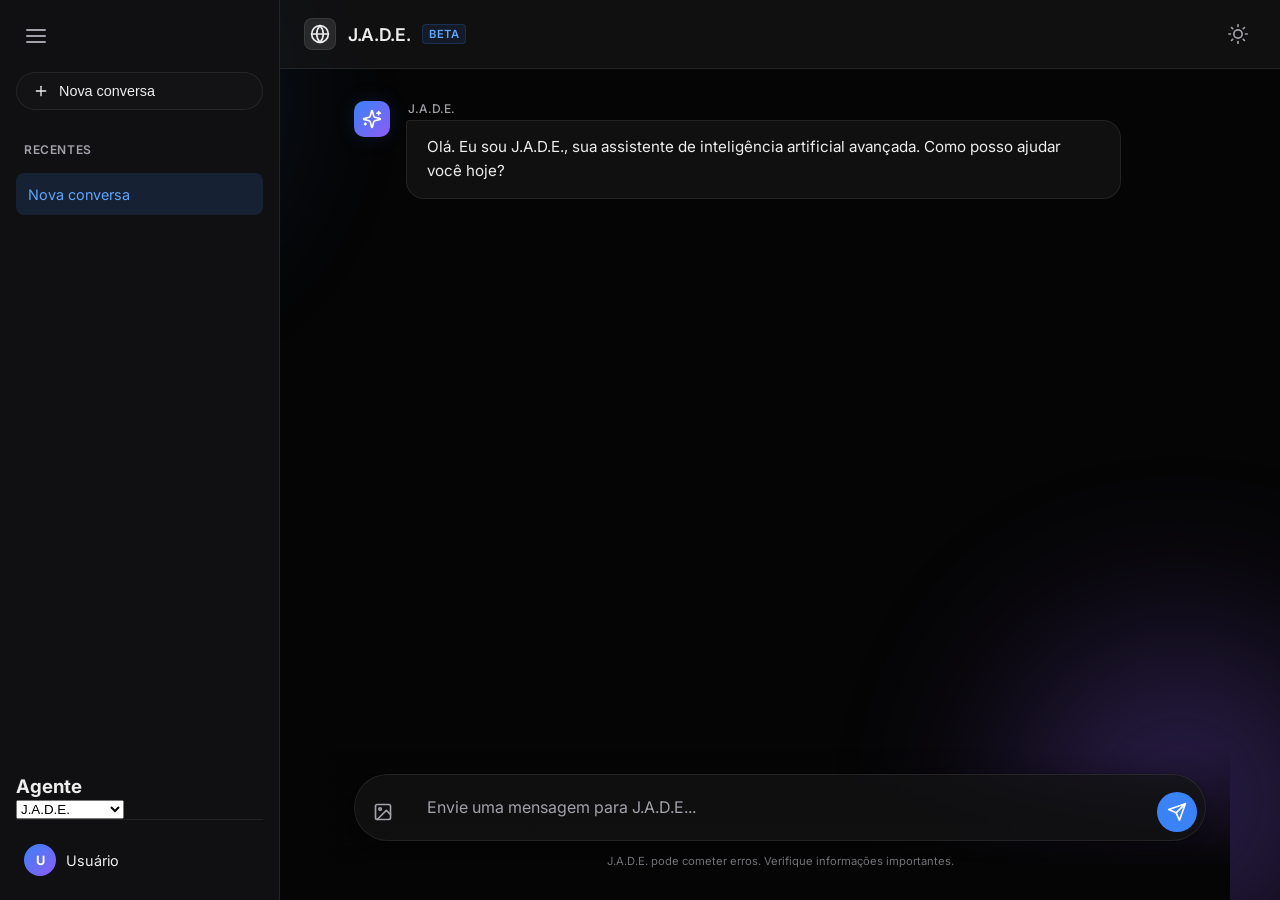
==== frontend/index.html @ 37158d8b "feat: Integrate Scholar Graph agent into J.A.D.E. - Added `backend/jade/scholar.py` containing the m" ====
<!DOCTYPE html>
<html lang="pt-br">
<head>
  <meta charset="UTF-8">
  <meta name="viewport" content="width=device-width, initial-scale=1.0, maximum-scale=1.0, user-scalable=no"/>
  <title>J.A.D.E. | AI Assistant</title>
  <link rel="stylesheet" href="style.css">
  <link rel="preconnect" href="https://fonts.googleapis.com">
  <link rel="preconnect" href="https://fonts.gstatic.com" crossorigin>
  <link href="https://fonts.googleapis.com/css2?family=Inter:wght@300;400;500;600;700&display=swap" rel="stylesheet">
  <!-- Highlight.js Theme -->
  <link rel="stylesheet" href="https://cdnjs.cloudflare.com/ajax/libs/highlight.js/11.9.0/styles/atom-one-dark.min.css">
</head>
<body>
  <div class="background-effects">
    <div class="glow-orb orb-1"></div>
    <div class="glow-orb orb-2"></div>
    <div class="grid-overlay"></div>
  </div>

  <div id="layout-container">
    <!-- Sidebar -->
    <aside id="sidebar">
        <div class="sidebar-header">
            <button id="toggle-sidebar-btn" aria-label="Fechar menu">
                <svg width="24" height="24" viewBox="0 0 24 24" fill="none" stroke="currentColor" stroke-width="2" stroke-linecap="round" stroke-linejoin="round"><line x1="3" y1="12" x2="21" y2="12"></line><line x1="3" y1="6" x2="21" y2="6"></line><line x1="3" y1="18" x2="21" y2="18"></line></svg>
            </button>
        </div>

        <button id="new-chat-btn">
            <svg width="16" height="16" viewBox="0 0 24 24" fill="none" stroke="currentColor" stroke-width="2" stroke-linecap="round" stroke-linejoin="round"><line x1="12" y1="5" x2="12" y2="19"></line><line x1="5" y1="12" x2="19" y2="12"></line></svg>
            Nova conversa
        </button>

        <div class="history-section">
            <h3>Recentes</h3>
            <div id="chat-history-list">
                <!-- History items will be injected here -->
            </div>
        </div>

        <div class="agent-selector-section">
            <h3>Agente</h3>
            <select id="agent-selector" class="agent-dropdown">
                <option value="jade" selected>J.A.D.E.</option>
                <option value="scholar">Scholar Graph</option>
            </select>
        </div>

        <div class="sidebar-footer">
            <div class="user-badge">
                <div class="user-avatar">U</div>
                <span>Usuário</span>
            </div>
        </div>
    </aside>

    <!-- Main Content -->
    <div id="app-container">
      <header id="chat-header">
        <div class="header-left">
            <button id="mobile-menu-btn" aria-label="Abrir menu">
                <svg width="24" height="24" viewBox="0 0 24 24" fill="none" stroke="currentColor" stroke-width="2" stroke-linecap="round" stroke-linejoin="round"><line x1="3" y1="12" x2="21" y2="12"></line><line x1="3" y1="6" x2="21" y2="6"></line><line x1="3" y1="18" x2="21" y2="18"></line></svg>
            </button>
            <div class="brand">
              <div class="logo-icon">
                <svg viewBox="0 0 24 24" fill="none" xmlns="http://www.w3.org/2000/svg">
                  <path d="M12 22C17.5228 22 22 17.5228 22 12C22 6.47715 17.5228 2 12 2C6.47715 2 2 6.47715 2 12C2 17.5228 6.47715 22 12 22Z" stroke="currentColor" stroke-width="2" stroke-linecap="round" stroke-linejoin="round"/>
                  <path d="M2 12H22" stroke="currentColor" stroke-width="2" stroke-linecap="round" stroke-linejoin="round"/>
                  <path d="M12 2C14.5013 4.73835 15.9228 8.29203 16 12C15.9228 15.708 14.5013 19.2616 12 22C9.49872 19.2616 8.07725 15.708 8 12C8.07725 8.29203 9.49872 4.73835 12 2Z" stroke="currentColor" stroke-width="2" stroke-linecap="round" stroke-linejoin="round"/>
                </svg>
              </div>
              <h1>J.A.D.E.</h1>
              <span class="status-badge">Beta</span>
            </div>
        </div>
        <div class="controls">
        <button id="theme-toggle-btn" aria-label="Alternar tema">
          <!-- Sun Icon (for Dark Mode) -->
          <svg id="sun-icon" width="20" height="20" viewBox="0 0 24 24" fill="none" stroke="currentColor" stroke-width="2" stroke-linecap="round" stroke-linejoin="round"><circle cx="12" cy="12" r="5"></circle><line x1="12" y1="1" x2="12" y2="3"></line><line x1="12" y1="21" x2="12" y2="23"></line><line x1="4.22" y1="4.22" x2="5.64" y2="5.64"></line><line x1="18.36" y1="18.36" x2="19.78" y2="19.78"></line><line x1="1" y1="12" x2="3" y2="12"></line><line x1="21" y1="12" x2="23" y2="12"></line><line x1="4.22" y1="19.78" x2="5.64" y2="18.36"></line><line x1="18.36" y1="5.64" x2="19.78" y2="4.22"></line></svg>
          <!-- Moon Icon (for Light Mode, initially hidden) -->
          <svg id="moon-icon" class="hidden" width="20" height="20" viewBox="0 0 24 24" fill="none" stroke="currentColor" stroke-width="2" stroke-linecap="round" stroke-linejoin="round"><path d="M21 12.79A9 9 0 1 1 11.21 3 7 7 0 0 0 21 12.79z"></path></svg>
        </button>
        </div>
      </header>

      <main id="chatbox" role="log" aria-live="polite">
        <div class="message bot welcome-message">
          <div class="avatar">
            <svg viewBox="0 0 24 24" fill="none" xmlns="http://www.w3.org/2000/svg" stroke="currentColor" stroke-width="2" stroke-linecap="round" stroke-linejoin="round"><path d="M9.937 15.5A2 2 0 0 0 8.5 14.063l-6.135-1.582a.5.5 0 0 1 0-.962L8.5 9.936A2 2 0 0 0 9.937 8.5l1.582-6.135a.5.5 0 0 1 .963 0L14.063 8.5A2 2 0 0 0 15.5 9.937l6.135 1.581a.5.5 0 0 1 0 .964L15.5 14.063a2 2 0 0 0-1.437 1.437l-1.582 6.135a.5.5 0 0 1-.963 0z"/><path d="M20 3v4"/><path d="M22 5h-4"/><path d="M4 17v2"/><path d="M5 18H3"/></svg>
          </div>
          <div class="content">
            <div class="sender-name">J.A.D.E.</div>
            <div class="text">Olá. Eu sou J.A.D.E., sua assistente de inteligência artificial avançada. Como posso ajudar você hoje?</div>
          </div>
        </div>
      </main>

      <div id="input-container">
          <div id="image-preview-container" class="hidden">
              <div class="preview-wrapper">
                  <img id="image-preview" src="#" alt="Preview"/>
                  <button id="remove-image-btn" aria-label="Remover imagem">
                      <svg width="12" height="12" viewBox="0 0 24 24" fill="none" stroke="currentColor" stroke-width="3" stroke-linecap="round" stroke-linejoin="round"><line x1="18" y1="6" x2="6" y2="18"></line><line x1="6" y1="6" x2="18" y2="18"></line></svg>
                  </button>
              </div>
          </div>

          <div class="input-wrapper">
              <button id="imageBtn" class="icon-btn" title="Adicionar Imagem" aria-label="Adicionar Imagem">
                  <svg width="20" height="20" viewBox="0 0 24 24" fill="none" stroke="currentColor" stroke-width="2" stroke-linecap="round" stroke-linejoin="round"><rect x="3" y="3" width="18" height="18" rx="2" ry="2"></rect><circle cx="8.5" cy="8.5" r="1.5"></circle><polyline points="21 15 16 10 5 21"></polyline></svg>
              </button>

              <input type="file" id="imageInput" accept="image/*" class="hidden">

              <textarea id="userInput" placeholder="Envie uma mensagem para J.A.D.E..." autocomplete="off" aria-label="Mensagem" rows="1"></textarea>

              <button id="sendBtn" class="send-btn" title="Enviar" aria-label="Enviar">
                  <svg width="20" height="20" viewBox="0 0 24 24" fill="none" stroke="currentColor" stroke-width="2" stroke-linecap="round" stroke-linejoin="round"><line x1="22" y1="2" x2="11" y2="13"></line><polygon points="22 2 15 22 11 13 2 9 22 2"></polygon></svg>
              </button>
          </div>
          <div class="disclaimer">J.A.D.E. pode cometer erros. Verifique informações importantes.</div>
      </div>
    </div>
  </div>
  <audio id="audioPlayer" class="hidden"></audio>

<!-- External Libraries -->
<script src="https://cdn.jsdelivr.net/npm/marked/marked.min.js"></script>
<script src="https://cdnjs.cloudflare.com/ajax/libs/highlight.js/11.9.0/highlight.min.js"></script>
<script src="script.js"></script>
</body>
</html>
---- frontend/style.css ----
:root {
  /* Modern Dark Palette (Default) */
  --bg-color: #050505;
  --sidebar-bg: #101012;
  --surface-color: rgba(22, 22, 24, 0.7);
  --surface-hover: rgba(44, 44, 46, 0.7);
  --border-color: rgba(255, 255, 255, 0.08);
  --border-active: rgba(255, 255, 255, 0.2);

  --primary-color: #3b82f6;
  --primary-gradient: linear-gradient(135deg, #3b82f6 0%, #8b5cf6 100%);
  --secondary-color: #10b981;

  --text-primary: #ededed;
  --text-secondary: #a1a1aa;

  --font-sans: 'Inter', -apple-system, BlinkMacSystemFont, 'Segoe UI', Roboto, sans-serif;
  --font-mono: 'Fira Code', monospace;

  --shadow-sm: 0 1px 2px 0 rgba(0, 0, 0, 0.05);
  --shadow-md: 0 4px 6px -1px rgba(0, 0, 0, 0.1), 0 2px 4px -1px rgba(0, 0, 0, 0.06);
  --shadow-lg: 0 10px 15px -3px rgba(0, 0, 0, 0.1), 0 4px 6px -2px rgba(0, 0, 0, 0.05);
  --glow: 0 0 20px rgba(59, 130, 246, 0.15);

  --radius-lg: 1rem;
  --radius-full: 9999px;

  /* Specific Colors */
  --icon-btn-hover-bg: rgba(255, 255, 255, 0.1);
  --user-msg-bg: #27272a;
  --user-msg-text: white;
  --code-bg: #1e1e1e;
  --orb-opacity: 0.4;
  --delete-btn-hover: rgba(239, 68, 68, 0.15);
  --delete-btn-color: #ef4444;
}

/* Light Mode Palette */
[data-theme="light"] {
  --bg-color: #ffffff;
  --sidebar-bg: #f8f9fa;
  --surface-color: rgba(255, 255, 255, 0.8);
  --surface-hover: rgba(240, 240, 240, 0.8);
  --border-color: rgba(0, 0, 0, 0.08);
  --border-active: rgba(0, 0, 0, 0.2);

  --text-primary: #1f2937;
  --text-secondary: #6b7280;

  --shadow-lg: 0 10px 15px -3px rgba(0, 0, 0, 0.05), 0 4px 6px -2px rgba(0, 0, 0, 0.02);
  --glow: 0 0 20px rgba(59, 130, 246, 0.1);

  --icon-btn-hover-bg: rgba(0, 0, 0, 0.05);
  --user-msg-bg: #e5e7eb;
  --user-msg-text: #1f2937;
  --code-bg: #f3f4f6;
  --orb-opacity: 0.2;
}

* {
  box-sizing: border-box;
  margin: 0;
  padding: 0;
}

body {
  font-family: var(--font-sans);
  background-color: var(--bg-color);
  color: var(--text-primary);
  height: 100vh;
  width: 100vw;
  overflow: hidden;
  display: flex;
  flex-direction: column;
  transition: background-color 0.3s, color 0.3s;
}

/* Background Effects */
.background-effects {
  position: fixed;
  top: 0;
  left: 0;
  width: 100%;
  height: 100%;
  z-index: -1;
  overflow: hidden;
  pointer-events: none;
}

.grid-overlay {
  position: absolute;
  top: 0;
  left: 0;
  width: 100%;
  height: 100%;
  background-image: linear-gradient(var(--border-color) 1px, transparent 1px),
    linear-gradient(90deg, var(--border-color) 1px, transparent 1px);
  background-size: 40px 40px;
  opacity: 0.1;
  mask-image: radial-gradient(circle at center, black, transparent 80%);
  -webkit-mask-image: radial-gradient(circle at center, black, transparent 80%);
}

.glow-orb {
  position: absolute;
  border-radius: 50%;
  filter: blur(80px);
  opacity: var(--orb-opacity);
  animation: float 20s infinite ease-in-out;
}

.orb-1 {
  width: 400px;
  height: 400px;
  background: radial-gradient(circle, #3b82f6 0%, transparent 70%);
  top: -100px;
  left: -100px;
}

.orb-2 {
  width: 500px;
  height: 500px;
  background: radial-gradient(circle, #8b5cf6 0%, transparent 70%);
  bottom: -150px;
  right: -150px;
  animation-delay: -5s;
}

@keyframes float {
  0% { transform: translate(0, 0) scale(1); }
  33% { transform: translate(30px, -50px) scale(1.1); }
  66% { transform: translate(-20px, 20px) scale(0.9); }
  100% { transform: translate(0, 0) scale(1); }
}

/* Layout Container */
#layout-container {
    display: flex;
    width: 100%;
    height: 100%;
    overflow: hidden;
}

/* Sidebar */
#sidebar {
    width: 280px;
    background-color: var(--sidebar-bg);
    border-right: 1px solid var(--border-color);
    display: flex;
    flex-direction: column;
    padding: 1rem;
    transition: margin-left 0.3s cubic-bezier(0.4, 0, 0.2, 1), transform 0.3s cubic-bezier(0.4, 0, 0.2, 1), background-color 0.3s;
    z-index: 30;
    flex-shrink: 0; /* Prevent shrinking */
}

/* Desktop Collapse State */
@media (min-width: 769px) {
    #sidebar.collapsed {
        margin-left: -280px;
    }
}

.sidebar-header {
    display: flex;
    align-items: center;
    padding-bottom: 1rem;
}

#toggle-sidebar-btn, #mobile-menu-btn, #theme-toggle-btn {
    background: transparent;
    border: none;
    color: var(--text-secondary);
    cursor: pointer;
    padding: 8px;
    border-radius: 8px;
    display: flex;
    align-items: center;
    justify-content: center;
    transition: background-color 0.2s, color 0.2s;
}
#toggle-sidebar-btn:hover, #mobile-menu-btn:hover, #theme-toggle-btn:hover {
    background: var(--icon-btn-hover-bg);
    color: var(--text-primary);
}

#new-chat-btn {
    display: flex;
    align-items: center;
    gap: 10px;
    background: var(--surface-color);
    color: var(--text-primary);
    border: 1px solid var(--border-color);
    padding: 10px 16px;
    border-radius: 20px;
    font-size: 0.9rem;
    font-weight: 500;
    cursor: pointer;
    margin-bottom: 2rem;
    transition: background 0.2s;
}
#new-chat-btn:hover {
    background: var(--surface-hover);
}

.history-section {
    flex: 1;
    overflow-y: auto;
}
.history-section h3 {
    font-size: 0.75rem;
    font-weight: 600;
    color: var(--text-secondary);
    text-transform: uppercase;
    letter-spacing: 0.05em;
    margin-bottom: 1rem;
    padding-left: 8px;
}

#chat-history-list {
    display: flex;
    flex-direction: column;
    gap: 4px;
}

.history-item {
    display: flex;
    align-items: center;
    justify-content: space-between; /* Important for spacing delete btn */
    padding: 10px 12px;
    border-radius: 8px;
    color: var(--text-primary);
    cursor: pointer;
    font-size: 0.9rem;
    transition: background 0.2s;
    overflow: hidden;
}
.history-item:hover {
    background: var(--icon-btn-hover-bg);
}
.history-item.active {
    background: rgba(59, 130, 246, 0.15);
    color: #60a5fa;
}

/* Delete Button Styles */
.delete-chat-btn {
    opacity: 0;
    background: transparent;
    border: none;
    color: var(--text-secondary);
    padding: 4px;
    border-radius: 4px;
    cursor: pointer;
    transition: all 0.2s;
    display: flex;
    align-items: center;
    justify-content: center;
    flex-shrink: 0;
}
.history-item:hover .delete-chat-btn {
    opacity: 1;
}
.delete-chat-btn:hover {
    background: var(--delete-btn-hover);
    color: var(--delete-btn-color);
}
/* On mobile, always show delete button if needed, or stick to hover behavior */

.sidebar-footer {
    margin-top: auto;
    padding-top: 1rem;
    border-top: 1px solid var(--border-color);
}
.user-badge {
    display: flex;
    align-items: center;
    gap: 10px;
    color: var(--text-primary);
    font-size: 0.9rem;
    padding: 8px;
}
.user-avatar {
    width: 32px;
    height: 32px;
    border-radius: 50%;
    background: var(--primary-gradient);
    display: flex;
    align-items: center;
    justify-content: center;
    font-weight: 700;
    font-size: 0.8rem;
    color: white;
}

/* App Container */
#app-container {
  flex: 1;
  display: flex;
  flex-direction: column;
  height: 100%;
  position: relative;
  backdrop-filter: blur(0px);
  min-width: 0; /* Important for flex children truncation */
}

/* Header */
#chat-header {
  padding: 1rem 1.5rem;
  display: flex;
  align-items: center;
  justify-content: space-between;
  border-bottom: 1px solid var(--border-color);
  background: var(--surface-color);
  backdrop-filter: blur(12px);
  z-index: 10;
  transition: background-color 0.3s, border-color 0.3s;
}

.header-left {
    display: flex;
    align-items: center;
    gap: 1rem;
}
#mobile-menu-btn {
    display: none; /* Hidden on desktop by default, unless sidebar is collapsed */
}

@media (min-width: 769px) {
    body.sidebar-closed #mobile-menu-btn {
        display: flex;
    }
}

.brand {
  display: flex;
  align-items: center;
  gap: 0.75rem;
}

.logo-icon {
  width: 32px;
  height: 32px;
  color: var(--text-primary);
  background: var(--icon-btn-hover-bg);
  border-radius: 8px;
  display: flex;
  align-items: center;
  justify-content: center;
  border: 1px solid var(--border-color);
}
.logo-icon svg { width: 20px; height: 20px; }

#chat-header h1 {
  font-size: 1.1rem;
  font-weight: 600;
  letter-spacing: -0.02em;
}

.status-badge {
  font-size: 0.7rem;
  background: rgba(59, 130, 246, 0.1);
  color: #60a5fa;
  padding: 2px 6px;
  border-radius: 4px;
  border: 1px solid rgba(59, 130, 246, 0.2);
  text-transform: uppercase;
  letter-spacing: 0.05em;
  font-weight: 600;
}

/* Chatbox */
#chatbox {
  flex: 1;
  overflow-y: auto;
  padding: 2rem 1.5rem;
  display: flex;
  flex-direction: column;
  gap: 1.5rem;
  scroll-behavior: smooth;
  width: 100%;
  max-width: 900px;
  margin: 0 auto;
}

#chatbox::-webkit-scrollbar {
  width: 6px;
}
#chatbox::-webkit-scrollbar-track {
  background: transparent;
}
#chatbox::-webkit-scrollbar-thumb {
  background: var(--border-active);
  border-radius: 3px;
}
#chatbox::-webkit-scrollbar-thumb:hover {
  background: var(--text-secondary);
}

/* Messages */
.message {
  display: flex;
  gap: 1rem;
  max-width: 90%;
  animation: fadeIn 0.3s cubic-bezier(0.2, 0, 0, 1);
}

.message.user {
  align-self: flex-end;
  flex-direction: row-reverse;
}

.avatar {
  width: 36px;
  height: 36px;
  border-radius: 10px;
  display: flex;
  align-items: center;
  justify-content: center;
  flex-shrink: 0;
}

.bot .avatar {
  background: var(--primary-gradient);
  color: white;
  box-shadow: var(--glow);
}
.bot .avatar svg { width: 20px; height: 20px; }

.user .avatar {
  background: var(--user-msg-bg);
  color: var(--text-secondary);
  border: 1px solid var(--border-color);
}
[data-theme="light"] .user .avatar {
    color: var(--user-msg-text);
}

.content {
  display: flex;
  flex-direction: column;
  gap: 0.25rem;
  min-width: 0; /* Fix flex text overflow */
}

.sender-name {
  font-size: 0.75rem;
  font-weight: 500;
  color: var(--text-secondary);
  margin-left: 2px;
}
.user .sender-name {
  text-align: right;
  margin-right: 2px;
}

.text {
  padding: 0.875rem 1.25rem;
  border-radius: 18px;
  font-size: 0.95rem;
  line-height: 1.6;
  white-space: pre-wrap;
  word-break: break-word;
}

.bot .text {
  background: var(--surface-color);
  color: var(--text-primary);
  border: 1px solid var(--border-color);
  border-top-left-radius: 4px;
}

.user .text {
  background: var(--user-msg-bg);
  color: var(--user-msg-text);
  border-top-right-radius: 4px;
}

/* Typing Indicator */
.typing-indicator {
  display: flex;
  align-items: center;
  gap: 4px;
  padding: 0 4px;
}
.typing-indicator span {
  width: 6px;
  height: 6px;
  background: var(--text-secondary);
  border-radius: 50%;
  animation: bounce 1.4s infinite ease-in-out both;
}
.typing-indicator span:nth-child(1) { animation-delay: -0.32s; }
.typing-indicator span:nth-child(2) { animation-delay: -0.16s; }

@keyframes bounce {
  0%, 80%, 100% { transform: scale(0); opacity: 0.5; }
  40% { transform: scale(1); opacity: 1; }
}

@keyframes fadeIn {
  from { opacity: 0; transform: translateY(10px); }
  to { opacity: 1; transform: translateY(0); }
}

/* Code Blocks & Markdown */
code {
  font-family: var(--font-mono);
  font-size: 0.9em;
  padding: 0.2em 0.4em;
  border-radius: 4px;
}
/* Inline code */
:not(pre) > code {
   background: var(--code-bg);
   color: var(--primary-color);
}

/* Pre block (multiline code) */
pre {
    background: var(--code-bg) !important; /* Override highlight.js bg if needed to match theme */
    padding: 1rem;
    border-radius: 8px;
    overflow-x: auto;
    margin: 0.5rem 0;
    border: 1px solid var(--border-color);
}
pre code {
    background: transparent !important;
    padding: 0;
    color: inherit;
    font-size: 0.9rem;
}

/* Markdown Elements */
.text p { margin-bottom: 0.8rem; }
.text p:last-child { margin-bottom: 0; }
.text ul, .text ol { margin-left: 1.5rem; margin-bottom: 0.8rem; }
.text li { margin-bottom: 0.4rem; }
.text h1, .text h2, .text h3 { margin-top: 1rem; margin-bottom: 0.5rem; font-weight: 600; }
.text h1 { font-size: 1.4rem; }
.text h2 { font-size: 1.2rem; }
.text h3 { font-size: 1.1rem; }
.text blockquote {
    border-left: 3px solid var(--primary-color);
    padding-left: 1rem;
    margin: 0.8rem 0;
    font-style: italic;
    opacity: 0.8;
}


/* Input Area */
#input-container {
  padding: 1.5rem;
  padding-bottom: 2rem;
  background: linear-gradient(to top, var(--bg-color) 20%, transparent);
  position: relative;
  z-index: 20;
  width: 100%;
  max-width: 900px;
  margin: 0 auto;
}

.input-wrapper {
  background: var(--surface-color);
  border: 1px solid var(--border-color);
  border-radius: var(--radius-full);
  padding: 0.5rem;
  display: flex;
  align-items: flex-end;
  gap: 0.5rem;
  box-shadow: var(--shadow-lg), 0 0 0 1px rgba(0,0,0,0.1);
  transition: border-color 0.2s, box-shadow 0.2s, background-color 0.3s;
  backdrop-filter: blur(16px);
}

.input-wrapper:focus-within {
  border-color: rgba(59, 130, 246, 0.5);
  box-shadow: var(--shadow-lg), 0 0 0 1px rgba(59, 130, 246, 0.2);
}

#userInput {
  flex: 1;
  background: transparent;
  border: none;
  color: var(--text-primary);
  font-family: var(--font-sans);
  font-size: 1rem;
  padding: 0.8rem 1rem;
  min-height: 44px;
  max-height: 200px;
  resize: none;
  outline: none;
  line-height: 1.5;
  overflow-y: auto;
}

#userInput::placeholder {
  color: var(--text-secondary);
}

.icon-btn, .send-btn {
  width: 40px;
  height: 40px;
  border-radius: 50%;
  border: none;
  background: transparent;
  color: var(--text-secondary);
  cursor: pointer;
  display: flex;
  align-items: center;
  justify-content: center;
  transition: all 0.2s;
}

.icon-btn:hover {
  background: var(--icon-btn-hover-bg);
  color: var(--text-primary);
}

.send-btn {
  background: var(--primary-color);
  color: white;
}

.send-btn:hover {
  background: #2563eb;
  transform: scale(1.05);
}

.send-btn:disabled {
  opacity: 0.5;
  cursor: not-allowed;
}

.hidden { display: none !important; }

/* Image Preview */
#image-preview-container {
  margin-bottom: 1rem;
  display: flex;
  justify-content: center;
}
.preview-wrapper {
  position: relative;
  display: inline-block;
}
#image-preview {
  max-height: 150px;
  border-radius: 12px;
  border: 1px solid var(--border-color);
  box-shadow: var(--shadow-md);
}
#remove-image-btn {
  position: absolute;
  top: -8px;
  right: -8px;
  background: #ef4444;
  color: white;
  border: 2px solid var(--bg-color);
  width: 24px;
  height: 24px;
  border-radius: 50%;
  cursor: pointer;
  display: flex;
  align-items: center;
  justify-content: center;
  box-shadow: var(--shadow-sm);
}

.disclaimer {
  text-align: center;
  font-size: 0.7rem;
  color: var(--text-secondary);
  margin-top: 0.8rem;
  opacity: 0.7;
}

/* Responsiveness */
@media (max-width: 768px) {
    #sidebar {
        position: absolute;
        height: 100%;
        transform: translateX(-100%);
        box-shadow: var(--shadow-lg);
        transition: transform 0.3s cubic-bezier(0.4, 0, 0.2, 1);
    }

    #sidebar.open {
        transform: translateX(0);
    }

    #mobile-menu-btn {
        display: flex;
    }

    #toggle-sidebar-btn {
        display: flex;
        margin-left: auto;
    }
}
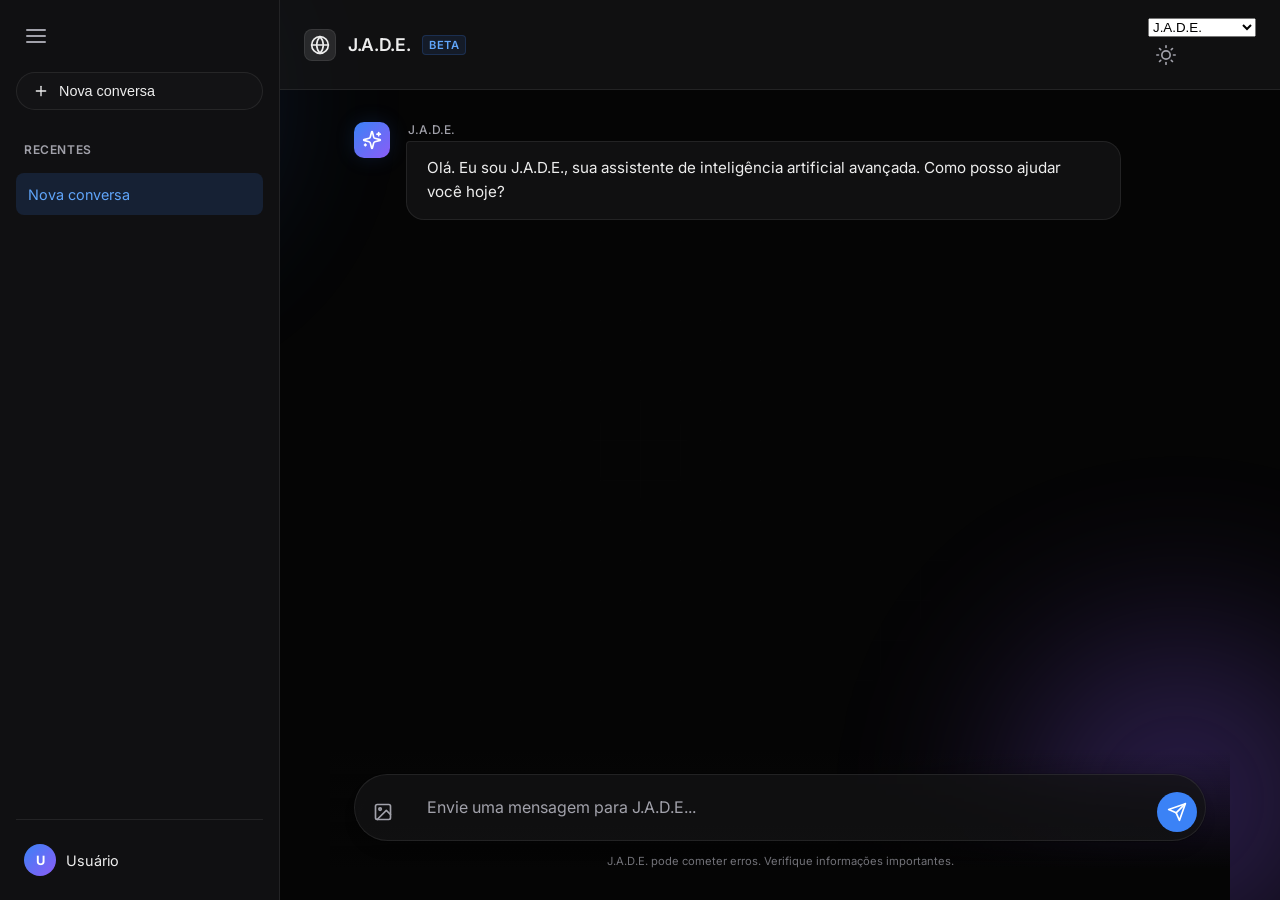
==== commit 17ab1d64: "Implement Scholar Graph Agent and integrate into J.A.D.E. - Added `backend/jade/scholar.py` containi" ====
--- a/frontend/index.html
+++ b/frontend/index.html
@@ -39,14 +39,6 @@
             </div>
         </div>
 
-        <div class="agent-selector-section">
-            <h3>Agente</h3>
-            <select id="agent-selector" class="agent-dropdown">
-                <option value="jade" selected>J.A.D.E.</option>
-                <option value="scholar">Scholar Graph</option>
-            </select>
-        </div>
-
         <div class="sidebar-footer">
             <div class="user-badge">
                 <div class="user-avatar">U</div>
@@ -75,6 +67,10 @@
             </div>
         </div>
         <div class="controls">
+        <select id="agent-selector" title="Selecione o Agente">
+            <option value="jade">J.A.D.E.</option>
+            <option value="scholar">Scholar Graph</option>
+        </select>
         <button id="theme-toggle-btn" aria-label="Alternar tema">
           <!-- Sun Icon (for Dark Mode) -->
           <svg id="sun-icon" width="20" height="20" viewBox="0 0 24 24" fill="none" stroke="currentColor" stroke-width="2" stroke-linecap="round" stroke-linejoin="round"><circle cx="12" cy="12" r="5"></circle><line x1="12" y1="1" x2="12" y2="3"></line><line x1="12" y1="21" x2="12" y2="23"></line><line x1="4.22" y1="4.22" x2="5.64" y2="5.64"></line><line x1="18.36" y1="18.36" x2="19.78" y2="19.78"></line><line x1="1" y1="12" x2="3" y2="12"></line><line x1="21" y1="12" x2="23" y2="12"></line><line x1="4.22" y1="19.78" x2="5.64" y2="18.36"></line><line x1="18.36" y1="5.64" x2="19.78" y2="4.22"></line></svg>
